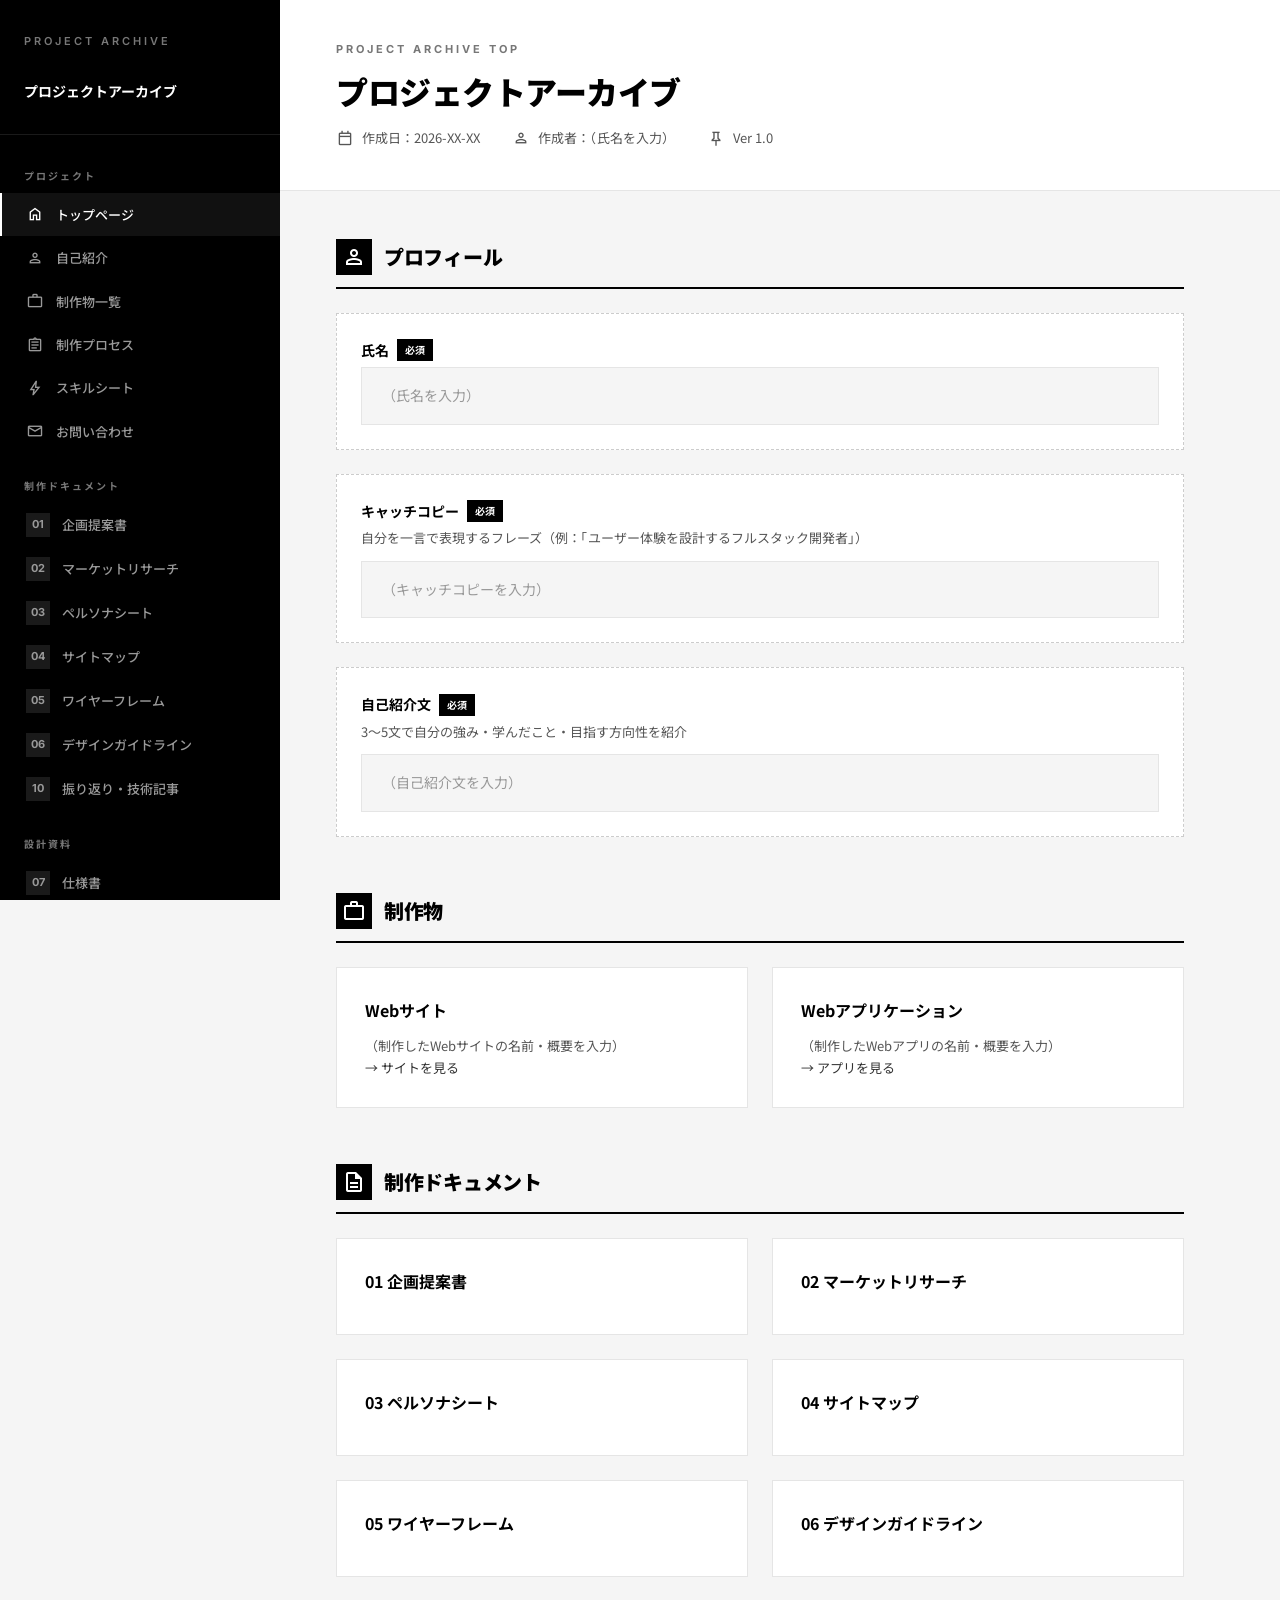
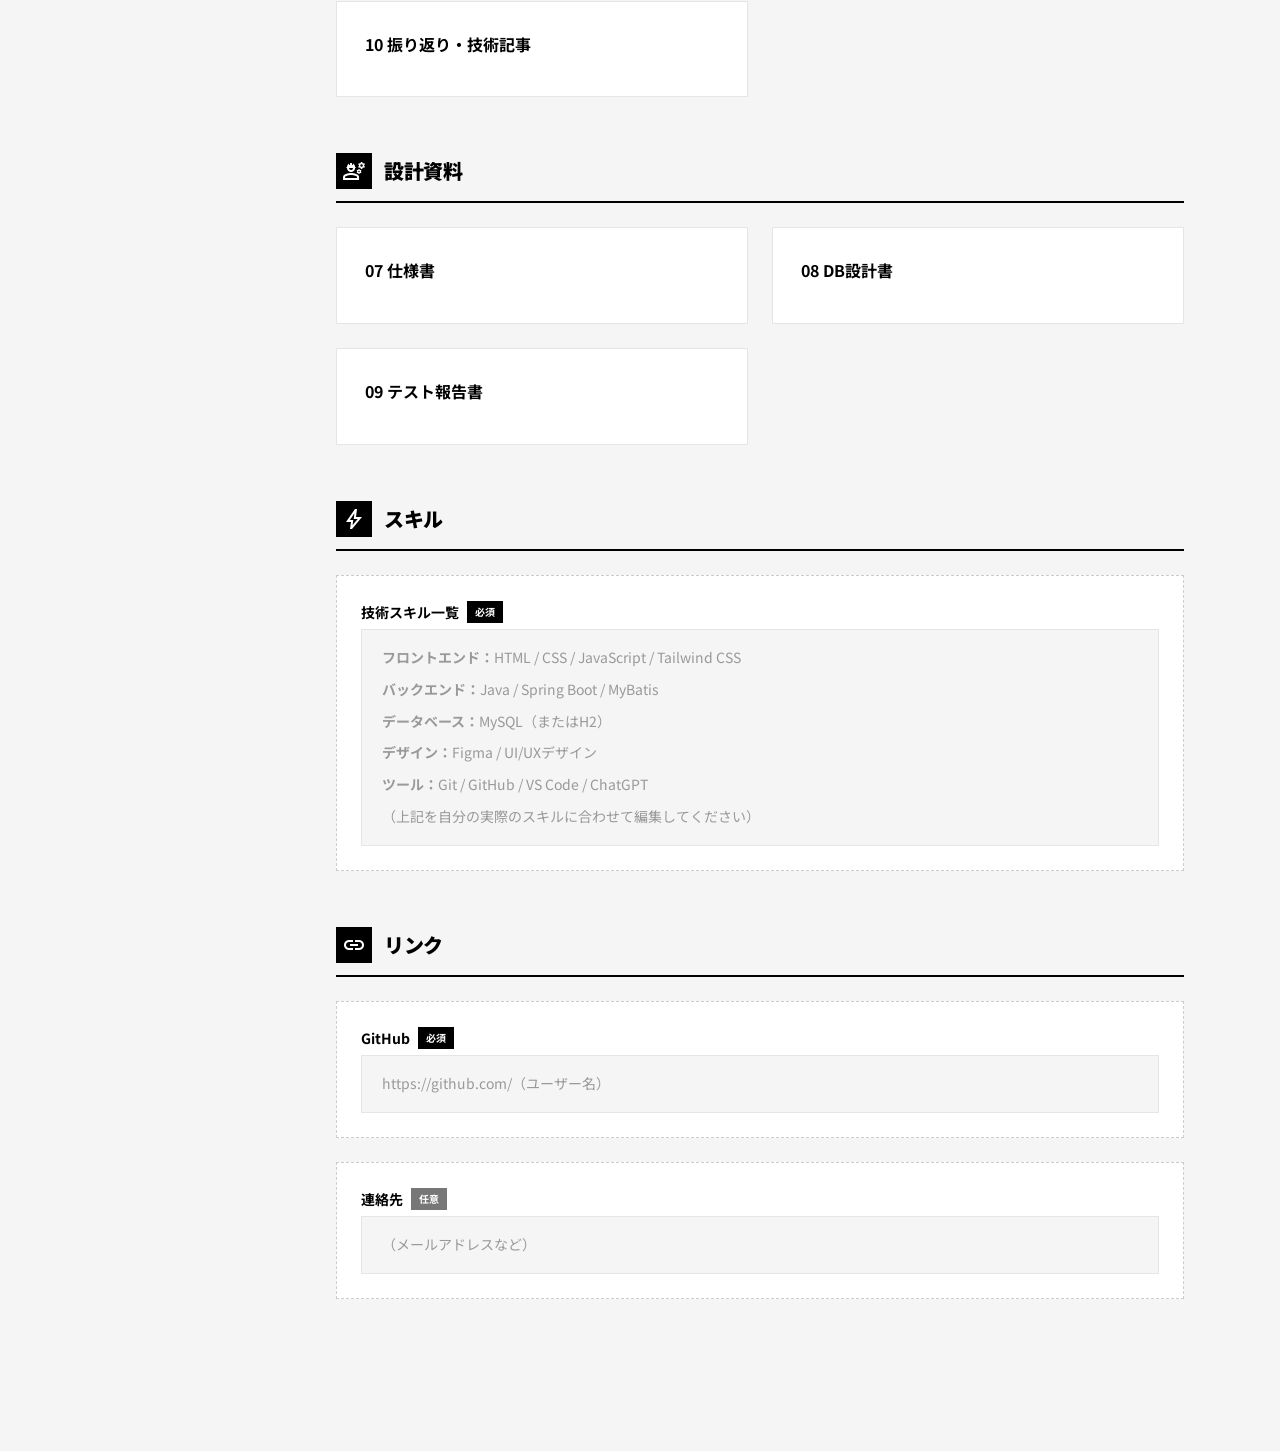
==== index.html @ d0532e02 "フォルダ構成修正・抽選一覧画面更新" ====
<!DOCTYPE html>
<html lang="ja">

<head>
  <meta charset="UTF-8">
  <meta name="viewport" content="width=device-width, initial-scale=1.0">
  <title>プロジェクトアーカイブ - プロジェクトアーカイブ</title>
  <link rel="stylesheet"
    href="https://fonts.googleapis.com/css2?family=Material+Symbols+Outlined:opsz,wght,FILL,GRAD@20..48,100..700,0..1,-50..200">
  <link rel="stylesheet" href="css/style.css">
</head>

<body>
  <button class="hamburger" aria-label="メニュー">
    <span></span><span></span><span></span>
  </button>

  <div class="page-wrapper">
    <aside class="sidebar" data-nav-level="root"></aside>

    <main class="main-content">
      <header class="doc-header">
        <div class="doc-category">PROJECT ARCHIVE TOP</div>
        <h1 class="doc-title">プロジェクトアーカイブ</h1>
        <div class="doc-meta">
          <span><span class="material-symbols-outlined icon-sm">calendar_today</span> 作成日：2026-XX-XX</span>
          <span><span class="material-symbols-outlined icon-sm">person</span> 作成者：（氏名を入力）</span>
          <span><span class="material-symbols-outlined icon-sm">push_pin</span> Ver 1.0</span>
        </div>
      </header>

      <div class="doc-body">

        <section class="section">
          <h2 class="section-title"><span class="section-icon"><span
                class="material-symbols-outlined">person</span></span> プロフィール</h2>

          <div class="fill-block">
            <div class="fill-label">氏名 <span class="required">必須</span></div>
            <div class="fill-content">
              <p>（氏名を入力）</p>
            </div>
          </div>

          <div class="fill-block">
            <div class="fill-label">キャッチコピー <span class="required">必須</span></div>
            <div class="fill-hint">自分を一言で表現するフレーズ（例：「ユーザー体験を設計するフルスタック開発者」）</div>
            <div class="fill-content">
              <p>（キャッチコピーを入力）</p>
            </div>
          </div>

          <div class="fill-block">
            <div class="fill-label">自己紹介文 <span class="required">必須</span></div>
            <div class="fill-hint">3〜5文で自分の強み・学んだこと・目指す方向性を紹介</div>
            <div class="fill-content">
              <p>（自己紹介文を入力）</p>
            </div>
          </div>
        </section>

        <section class="section">
          <h2 class="section-title"><span class="section-icon"><span
                class="material-symbols-outlined">work</span></span> 制作物</h2>

          <div class="card-grid">
            <div class="card">
              <div class="card-title">Webサイト</div>
              <div class="card-text">
                （制作したWebサイトの名前・概要を入力）<br>
                <a href="#">→ サイトを見る</a>
              </div>
            </div>
            <div class="card">
              <div class="card-title">Webアプリケーション</div>
              <div class="card-text">
                （制作したWebアプリの名前・概要を入力）<br>
                <a href="#">→ アプリを見る</a>
              </div>
            </div>
          </div>
        </section>

        <section class="section">
          <h2 class="section-title"><span class="section-icon"><span
                class="material-symbols-outlined">description</span></span> 制作ドキュメント</h2>
          <div class="card-grid">
            <div class="card"><a href="./docs/01-proposal.html">
                <div class="card-title">01 企画提案書</div>
              </a></div>
            <div class="card"><a href="./docs/02-market-research.html">
                <div class="card-title">02 マーケットリサーチ</div>
              </a></div>
            <div class="card"><a href="./docs/03-persona.html">
                <div class="card-title">03 ペルソナシート</div>
              </a></div>
            <div class="card"><a href="./docs/04-sitemap.html">
                <div class="card-title">04 サイトマップ</div>
              </a></div>
            <div class="card"><a href="./docs/05-wireframe.html">
                <div class="card-title">05 ワイヤーフレーム</div>
              </a></div>
            <div class="card"><a href="./docs/06-design-guide.html">
                <div class="card-title">06 デザインガイドライン</div>
              </a></div>
            <div class="card"><a href="./docs/10-retrospective.html">
                <div class="card-title">10 振り返り・技術記事</div>
              </a></div>
          </div>
        </section>

        <section class="section">
          <h2 class="section-title"><span class="section-icon"><span
                class="material-symbols-outlined">engineering</span></span> 設計資料</h2>
          <div class="card-grid">
            <div class="card"><a href="./docs/07-specification.html">
                <div class="card-title">07 仕様書</div>
              </a></div>
            <div class="card"><a href="./docs/08-db-design.html">
                <div class="card-title">08 DB設計書</div>
              </a></div>
            <div class="card"><a href="./docs/09-test-report.html">
                <div class="card-title">09 テスト報告書</div>
              </a></div>
          </div>
        </section>

        <section class="section">
          <h2 class="section-title"><span class="section-icon"><span
                class="material-symbols-outlined">bolt</span></span> スキル</h2>

          <div class="fill-block">
            <div class="fill-label">技術スキル一覧 <span class="required">必須</span></div>
            <div class="fill-content">
              <p><strong>フロントエンド：</strong>HTML / CSS / JavaScript / Tailwind CSS</p>
              <p><strong>バックエンド：</strong>Java / Spring Boot / MyBatis</p>
              <p><strong>データベース：</strong>MySQL（またはH2）</p>
              <p><strong>デザイン：</strong>Figma / UI/UXデザイン</p>
              <p><strong>ツール：</strong>Git / GitHub / VS Code / ChatGPT</p>
              <p>（上記を自分の実際のスキルに合わせて編集してください）</p>
            </div>
          </div>
        </section>

        <section class="section">
          <h2 class="section-title"><span class="section-icon"><span
                class="material-symbols-outlined">link</span></span> リンク</h2>

          <div class="fill-block">
            <div class="fill-label">GitHub <span class="required">必須</span></div>
            <div class="fill-content">
              <p>https://github.com/（ユーザー名）</p>
            </div>
          </div>

          <div class="fill-block">
            <div class="fill-label">連絡先 <span class="optional">任意</span></div>
            <div class="fill-content">
              <p>（メールアドレスなど）</p>
            </div>
          </div>
        </section>

      </div>
    </main>
  </div>

  <script src="js/main.js"></script>
</body>

</html>
---- css/style.css ----
/* ============================================================
    プロジェクトアーカイブテンプレート 共通CSS
    Modern Simple Design - Black, White, Gray
   ============================================================ */

@import url('https://fonts.googleapis.com/css2?family=Noto+Sans+JP:wght@300;400;500;700;900&family=Inter:wght@400;500;600;700;800&display=swap');

/* --- CSS Variables --- */
:root {
  --black: #000000;
  --gray-900: #111111;
  --gray-800: #1a1a1a;
  --gray-700: #333333;
  --gray-600: #555555;
  --gray-500: #777777;
  --gray-400: #999999;
  --gray-300: #cccccc;
  --gray-200: #e5e5e5;
  --gray-100: #f5f5f5;
  --white: #ffffff;
  --text: var(--gray-900);
  --text-light: var(--gray-600);
  --text-muted: var(--gray-400);
  --bg: var(--white);
  --bg-gray: var(--gray-100);
  --border: var(--gray-200);
  --border-dark: var(--gray-300);
  --font-ja: 'Noto Sans JP', sans-serif;
  --font-en: 'Inter', sans-serif;
  --sidebar-width: 280px;
}

/* --- Reset & Base --- */
*,
*::before,
*::after {
  box-sizing: border-box;
  margin: 0;
  padding: 0;
}

html {
  font-size: 16px;
  scroll-behavior: smooth;
}

body {
  font-family: var(--font-ja);
  color: var(--text);
  background: var(--bg-gray);
  line-height: 1.8;
  -webkit-font-smoothing: antialiased;
}

img {
  max-width: 100%;
  height: auto;
}

a {
  color: var(--gray-700);
  text-decoration: none;
  transition: color 0.2s;
}

a:hover {
  color: var(--black);
}

/* --- Layout --- */
.page-wrapper {
  display: flex;
  min-height: 100vh;
}

/* --- Sidebar --- */
.sidebar {
  position: fixed;
  top: 0;
  left: 0;
  width: var(--sidebar-width);
  height: 100vh;
  background: var(--black);
  color: var(--white);
  overflow-y: auto;
  z-index: 100;
  display: flex;
  flex-direction: column;
}

.sidebar-header {
  padding: 32px 24px;
  border-bottom: 1px solid var(--gray-800);
}

.sidebar-header .logo {
  font-family: var(--font-en);
  font-size: 11px;
  font-weight: 600;
  letter-spacing: 3px;
  text-transform: uppercase;
  color: var(--gray-500);
  margin-bottom: 8px;
}

.sidebar-header .project-name {
  font-size: 14px;
  font-weight: 700;
  line-height: 1.5;
  color: var(--white);
}

.sidebar-nav {
  flex: 1;
  padding: 24px 0;
}

.sidebar-nav .nav-group {
  margin-bottom: 16px;
}

.sidebar-nav .nav-group-title {
  font-size: 10px;
  font-weight: 700;
  letter-spacing: 2px;
  text-transform: uppercase;
  color: var(--gray-500);
  padding: 8px 24px 8px;
}

.sidebar-nav a {
  display: flex;
  align-items: center;
  gap: 12px;
  padding: 10px 24px;
  color: var(--gray-400);
  font-size: 13px;
  font-weight: 500;
  transition: all 0.15s;
  border-left: 2px solid transparent;
}

.sidebar-nav a:hover {
  color: var(--white);
  background: var(--gray-900);
}

.sidebar-nav a.active {
  color: var(--white);
  background: var(--gray-900);
  border-left-color: var(--white);
}

.sidebar-nav .nav-number {
  display: inline-flex;
  align-items: center;
  justify-content: center;
  width: 24px;
  height: 24px;
  background: var(--gray-800);
  font-family: var(--font-en);
  font-size: 11px;
  font-weight: 700;
  flex-shrink: 0;
}

.sidebar-footer {
  padding: 20px 24px;
  border-top: 1px solid var(--gray-800);
  font-size: 11px;
  color: var(--gray-600);
}

/* --- Main Content --- */
.main-content {
  flex: 1;
  margin-left: var(--sidebar-width);
  min-width: 0;
}

/* --- Document Header --- */
.doc-header {
  background: var(--white);
  border-bottom: 1px solid var(--border);
  padding: 40px 56px;
}

.doc-header .doc-category {
  font-family: var(--font-en);
  font-size: 11px;
  font-weight: 700;
  letter-spacing: 3px;
  text-transform: uppercase;
  color: var(--gray-500);
  margin-bottom: 12px;
}

.doc-header .doc-title {
  font-size: 32px;
  font-weight: 900;
  line-height: 1.2;
  color: var(--black);
  margin-bottom: 16px;
  letter-spacing: -0.5px;
}

.doc-header .doc-meta {
  display: flex;
  gap: 32px;
  font-size: 13px;
  color: var(--text-light);
}

.doc-header .doc-meta span {
  display: flex;
  align-items: center;
  gap: 8px;
}

/* --- Document Body --- */
.doc-body {
  padding: 48px 56px 96px;
  max-width: 960px;
}

/* --- Section --- */
.section {
  margin-bottom: 56px;
}

.section-title {
  font-size: 20px;
  font-weight: 900;
  color: var(--black);
  margin-bottom: 24px;
  padding-bottom: 12px;
  border-bottom: 2px solid var(--black);
  display: flex;
  align-items: center;
  gap: 12px;
  letter-spacing: -0.3px;
}

.section-title .section-icon {
  display: inline-flex;
  align-items: center;
  justify-content: center;
  width: 36px;
  height: 36px;
  background: var(--black);
  color: var(--white);
  font-size: 16px;
  flex-shrink: 0;
}

.subsection {
  margin-bottom: 36px;
}

.subsection-title {
  font-size: 16px;
  font-weight: 700;
  color: var(--text);
  margin-bottom: 16px;
  padding-left: 16px;
  border-left: 3px solid var(--black);
}

/* --- Fill Block (Template Input Area) --- */
.fill-block {
  background: var(--white);
  border: 1px dashed var(--gray-300);
  padding: 24px;
  margin-bottom: 24px;
  transition: border-color 0.2s;
}

.fill-block:hover {
  border-color: var(--gray-500);
}

.fill-block.completed {
  border-style: solid;
  border-color: var(--gray-700);
  background: var(--gray-100);
}

.fill-label {
  font-size: 14px;
  font-weight: 700;
  color: var(--black);
  margin-bottom: 4px;
  display: flex;
  align-items: center;
  gap: 8px;
}

.fill-label .required {
  font-size: 10px;
  font-weight: 700;
  color: var(--white);
  background: var(--black);
  padding: 2px 8px;
}

.fill-label .optional {
  font-size: 10px;
  font-weight: 700;
  color: var(--white);
  background: var(--gray-500);
  padding: 2px 8px;
}

.fill-hint {
  font-size: 13px;
  color: var(--text-light);
  margin-bottom: 12px;
  line-height: 1.6;
}

.fill-content {
  background: var(--gray-100);
  border: 1px solid var(--border);
  padding: 16px 20px;
  min-height: 48px;
  font-size: 14px;
  line-height: 1.7;
  color: var(--text-muted);
}

.fill-content p {
  margin-bottom: 8px;
}

.fill-content p:last-child {
  margin-bottom: 0;
}

.ascii-diagram {
  overflow-x: auto;
}

.ascii-diagram pre {
  font-family: 'Courier New', Courier, monospace;
  white-space: pre;
  font-size: 13px;
  line-height: 1.4;
  margin: 0;
  overflow-x: auto;
}

.code-block {
  overflow-x: auto;
}

.code-block pre {
  font-family: 'Courier New', Courier, monospace;
  white-space: pre;
  font-size: 13px;
  line-height: 1.6;
  margin: 0;
  overflow-x: auto;
}

.code-block .comment {
  color: #6a9955;
}

.code-block .keyword {
  color: #569cd6;
  font-weight: bold;
}

/* --- Prompt Box (Gemini Style) --- */
.prompt-box {
  background: linear-gradient(135deg, #4285F4 0%, #9B72CB 50%, #D96570 100%);
  border: none;
  padding: 24px;
  margin-top: 16px;
  font-size: 13px;
  color: white;
}

.prompt-box .prompt-title {
  font-weight: 700;
  color: white;
  margin-bottom: 12px;
  display: flex;
  align-items: center;
  gap: 8px;
  font-size: 12px;
  letter-spacing: 1px;
  text-transform: uppercase;
}

.prompt-box .prompt-text {
  background: rgba(0, 0, 0, 0.35);
  border: none;
  padding: 18px 20px;
  font-size: 13px;
  color: white;
  line-height: 1.8;
  white-space: pre-wrap;
  margin-top: 8px;
  cursor: pointer;
  transition: background 0.2s;
}

.prompt-box .prompt-text:hover {
  background: rgba(0, 0, 0, 0.45);
}

.prompt-box .prompt-note {
  font-size: 12px;
  color: rgba(255, 255, 255, 0.8);
  margin-top: 12px;
}

/* --- Table --- */
.doc-table {
  width: 100%;
  border-collapse: collapse;
  font-size: 14px;
  margin-bottom: 24px;
  background: var(--white);
  border: 1px solid var(--border);
}

.doc-table thead th {
  background: var(--black);
  color: var(--white);
  font-weight: 700;
  padding: 14px 20px;
  text-align: left;
  font-size: 13px;
}

.doc-table tbody td {
  padding: 14px 20px;
  border-bottom: 1px solid var(--border);
  vertical-align: top;
}

.doc-table tbody tr:last-child td {
  border-bottom: none;
}

.doc-table tbody tr:hover {
  background: var(--gray-100);
}

/* template row */
.doc-table .template-row td {
  color: var(--text-muted);
  font-style: italic;
}

/* --- Status Badge --- */
.badge {
  display: inline-flex;
  align-items: center;
  padding: 4px 12px;
  font-size: 11px;
  font-weight: 700;
}

.badge-must {
  background: var(--black);
  color: var(--white);
}

.badge-should {
  background: var(--gray-600);
  color: var(--white);
}

.badge-could {
  background: var(--gray-300);
  color: var(--gray-700);
}

/* --- Card Grid --- */
.card-grid {
  display: grid;
  grid-template-columns: repeat(auto-fill, minmax(280px, 1fr));
  gap: 24px;
  margin-bottom: 24px;
}

.card {
  background: var(--white);
  border: 1px solid var(--border);
  padding: 28px;
  transition: border-color 0.2s, transform 0.2s;
}

.card:hover {
  border-color: var(--gray-500);
  transform: translateY(-2px);
}

.card-title {
  font-size: 16px;
  font-weight: 700;
  color: var(--black);
  margin-bottom: 10px;
}

.card-text {
  font-size: 13px;
  color: var(--text-light);
  line-height: 1.7;
}

/* --- Info Box --- */
.info-box {
  padding: 20px 24px;
  margin-bottom: 24px;
  font-size: 14px;
  border-left: 3px solid var(--black);
  background: var(--gray-100);
}

.info-box.info {
  border-left-color: var(--gray-700);
}

.info-box.success {
  border-left-color: var(--gray-500);
  background: var(--gray-100);
}

.info-box.warning {
  border-left-color: var(--gray-400);
  background: var(--gray-100);
}

.info-box.danger {
  border-left-color: var(--black);
  background: var(--gray-100);
}

.info-box strong {
  display: block;
  margin-bottom: 6px;
}

/* --- External Link Box (fill-block style) --- */
.external-link-box {
  background: var(--white);
  border: 1px dashed var(--gray-300);
  padding: 24px;
  margin-bottom: 24px;
  transition: border-color 0.2s;
}

.external-link-box:hover {
  border-color: var(--gray-500);
}

.external-link-box .external-link-box-title {
  font-size: 14px;
  font-weight: 700;
  color: var(--black);
  margin-bottom: 4px;
  display: flex;
  align-items: center;
  gap: 8px;
}

.external-link-box .external-link-box-title .material-symbols-outlined {
  font-size: 18px;
  color: var(--gray-500);
}

.external-link-box .external-link-box-desc {
  font-size: 13px;
  color: var(--text-light);
  margin-bottom: 12px;
  line-height: 1.6;
}

.external-link-box .external-link-input {
  display: inline-flex;
  align-items: stretch;
}

.external-link-box .external-link-input input {
  font-size: 13px;
  color: var(--text-muted);
  font-family: var(--font-en);
  background: var(--gray-100);
  border: 1px solid var(--border);
  padding: 0 14px;
  height: 40px;
  min-width: 280px;
  outline: none;
}

.external-link-box .external-link-input input:focus {
  border-color: var(--gray-400);
}

.external-link-box .link-btn {
  display: inline-flex;
  align-items: center;
  gap: 6px;
  background: var(--black);
  color: var(--white);
  padding: 0 16px;
  height: 40px;
  font-size: 13px;
  font-weight: 600;
  text-decoration: none;
  transition: background 0.2s;
  white-space: nowrap;
  margin-left: -1px;
}

.external-link-box .link-btn:hover {
  background: var(--gray-700);
  color: var(--white);
}

.external-link-box .link-btn .material-symbols-outlined {
  font-size: 16px;
}

/* --- Flow Chart --- */
.flow-chart {
  display: flex;
  align-items: center;
  gap: 12px;
  flex-wrap: wrap;
  margin-bottom: 24px;
}

.flow-step {
  background: var(--black);
  color: var(--white);
  padding: 10px 24px;
  font-size: 13px;
  font-weight: 700;
  white-space: nowrap;
}

.flow-arrow {
  color: var(--gray-400);
  font-size: 18px;
}

/* --- Progress --- */
.progress-bar {
  display: flex;
  gap: 4px;
  margin-bottom: 28px;
}

.progress-step {
  flex: 1;
  height: 4px;
  background: var(--gray-200);
}

.progress-step.done {
  background: var(--black);
}

.progress-step.current {
  background: var(--gray-500);
}

/* --- TOC (Table of Contents) --- */
.toc {
  background: var(--white);
  border: 1px solid var(--border);
  padding: 28px;
  margin-bottom: 36px;
}

.toc-title {
  font-size: 14px;
  font-weight: 700;
  color: var(--black);
  margin-bottom: 16px;
}

.toc-list {
  list-style: none;
  counter-reset: toc-counter;
}

.toc-list li {
  counter-increment: toc-counter;
}

.toc-list li a {
  display: flex;
  align-items: center;
  gap: 12px;
  padding: 8px 0;
  color: var(--text);
  font-size: 14px;
  border-bottom: 1px solid var(--gray-100);
  transition: color 0.2s;
}

.toc-list li a:hover {
  color: var(--black);
}

.toc-list li a::before {
  content: counter(toc-counter, decimal-leading-zero);
  font-family: var(--font-en);
  font-size: 12px;
  font-weight: 700;
  color: var(--gray-500);
  width: 28px;
  flex-shrink: 0;
}

/* --- Hamburger (mobile) --- */
.hamburger {
  display: none;
  position: fixed;
  top: 16px;
  left: 16px;
  z-index: 200;
  width: 48px;
  height: 48px;
  background: var(--black);
  border: none;
  cursor: pointer;
  flex-direction: column;
  align-items: center;
  justify-content: center;
  gap: 6px;
}

.hamburger span {
  display: block;
  width: 20px;
  height: 2px;
  background: var(--white);
  transition: all 0.3s;
}

/* --- Icon --- */
.icon-sm {
  font-size: 18px;
}

/* --- Responsive --- */
@media (max-width: 1024px) {
  :root {
    --sidebar-width: 260px;
  }

  .doc-header,
  .doc-body {
    padding-left: 36px;
    padding-right: 36px;
  }
}

@media (max-width: 768px) {
  .hamburger {
    display: flex;
  }

  .sidebar {
    transform: translateX(-100%);
    transition: transform 0.3s;
  }

  .sidebar.open {
    transform: translateX(0);
  }

  .main-content {
    margin-left: 0;
  }

  .doc-header {
    padding: 28px 24px;
    padding-top: 80px;
  }

  .doc-header .doc-title {
    font-size: 24px;
  }

  .doc-body {
    padding: 28px 24px 72px;
  }

  .doc-header .doc-meta {
    flex-direction: column;
    gap: 6px;
  }

  .card-grid {
    grid-template-columns: 1fr;
  }

  .flow-chart {
    flex-direction: column;
    align-items: flex-start;
  }

  .flow-arrow {
    transform: rotate(90deg);
  }
}

/* --- Print --- */
@media print {

  .sidebar,
  .hamburger {
    display: none !important;
  }

  .main-content {
    margin-left: 0 !important;
  }

  .prompt-box {
    break-inside: avoid;
  }

  .fill-block {
    break-inside: avoid;
    border-style: solid;
  }

  .doc-header {
    border-bottom: 2px solid #000;
  }
}

/* Card Catch */
.card-catch {
  background: #f5f7fb;
  padding: 40px;
}

.card-catch h1 {
  margin-bottom: 12px;
  font-size: 32px;
}

.card-catch>a {
  display: inline-block;
  margin-bottom: 16px;
  padding: 10px 16px;
  background: #111111;
  color: #ffffff;
  text-decoration: none;
  border-radius: 8px;
}

.card-catch table {
  width: 100%;
  max-width: 720px;
  border-collapse: collapse;
  background: #ffffff;
}

.card-catch th,
.card-catch td {
  padding: 14px 16px;
  border: 1px solid #dddddd;
  text-align: left;
}

.card-catch td:nth-child(3) {
  font-weight: bold;
  color: #2563eb;
}

.card-catch td a {
  color: #111111;
  font-weight: bold;
  text-decoration: none;
}

.card-catch td a:hover {
  text-decoration: underline;
}

.card-catch table {
  border-radius: 10px;
  overflow: hidden;
}

.card-catch th {
  background: #f0f2f5;
}
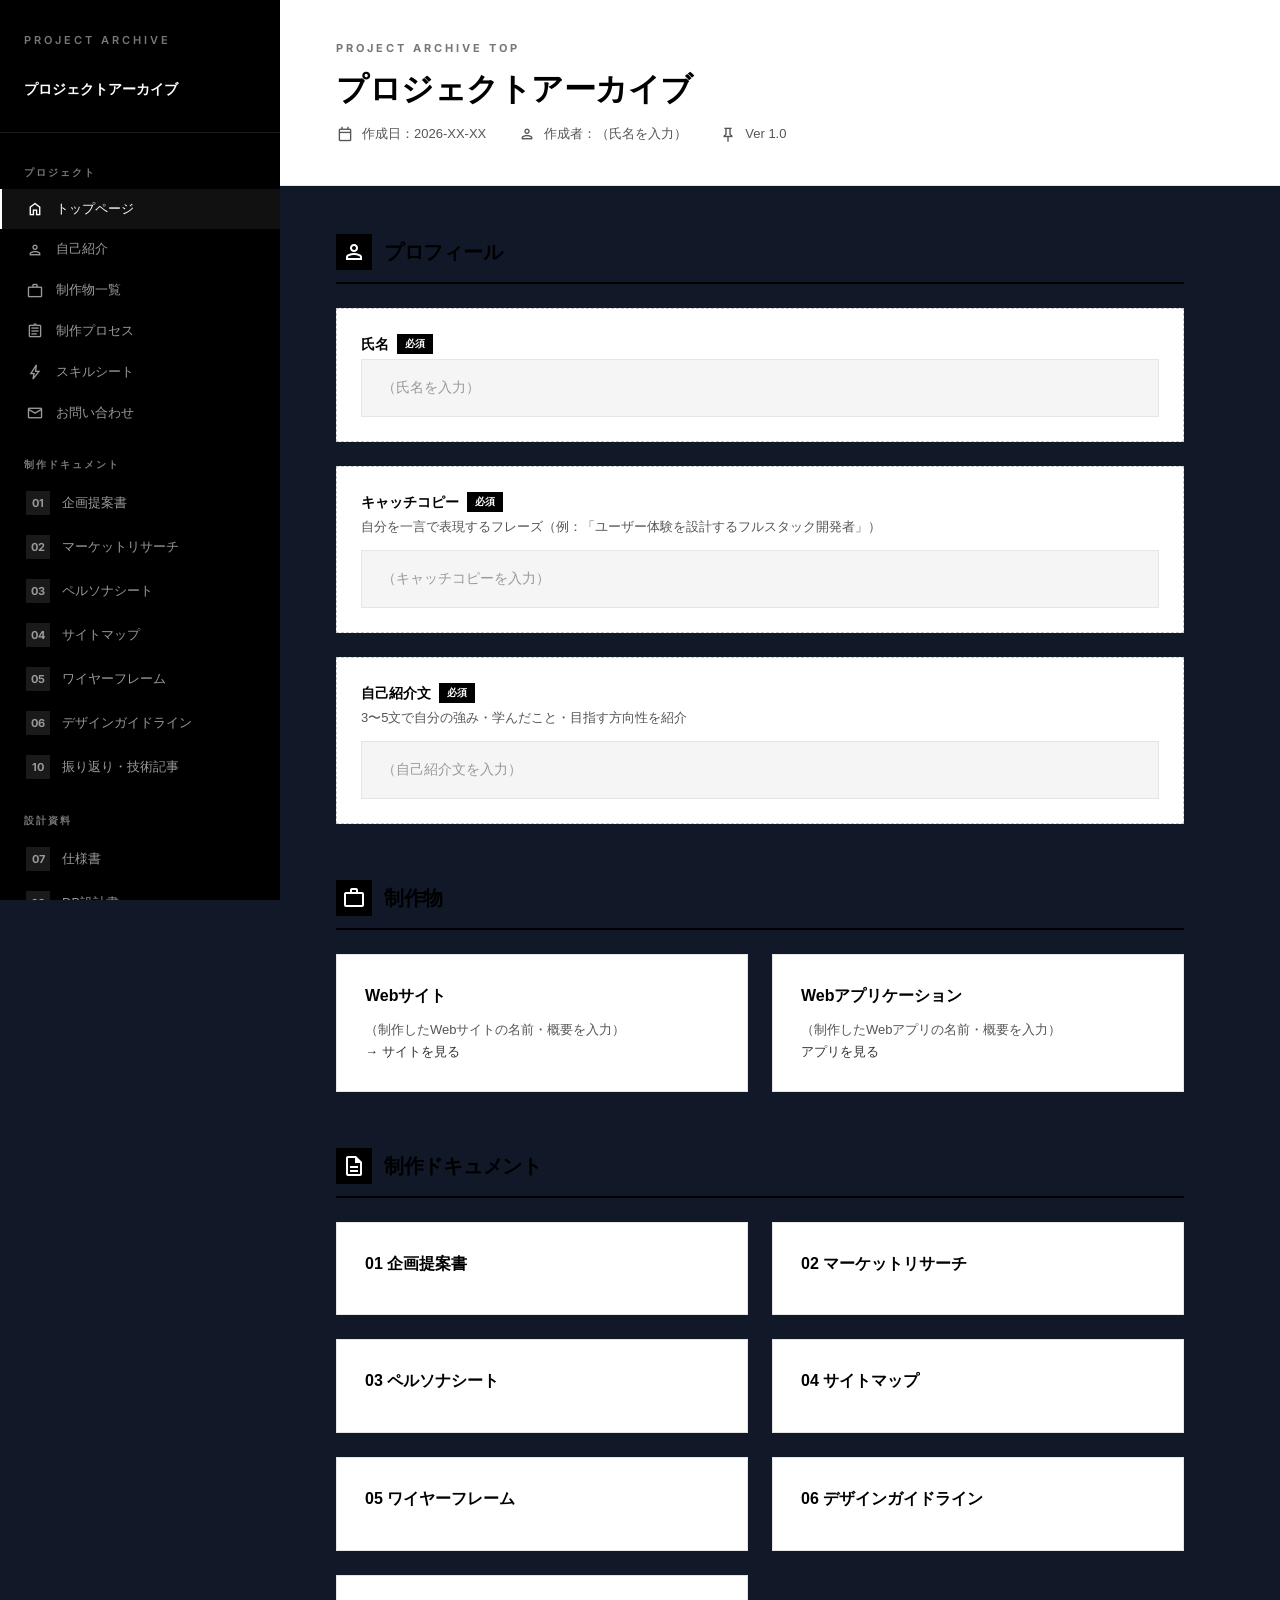
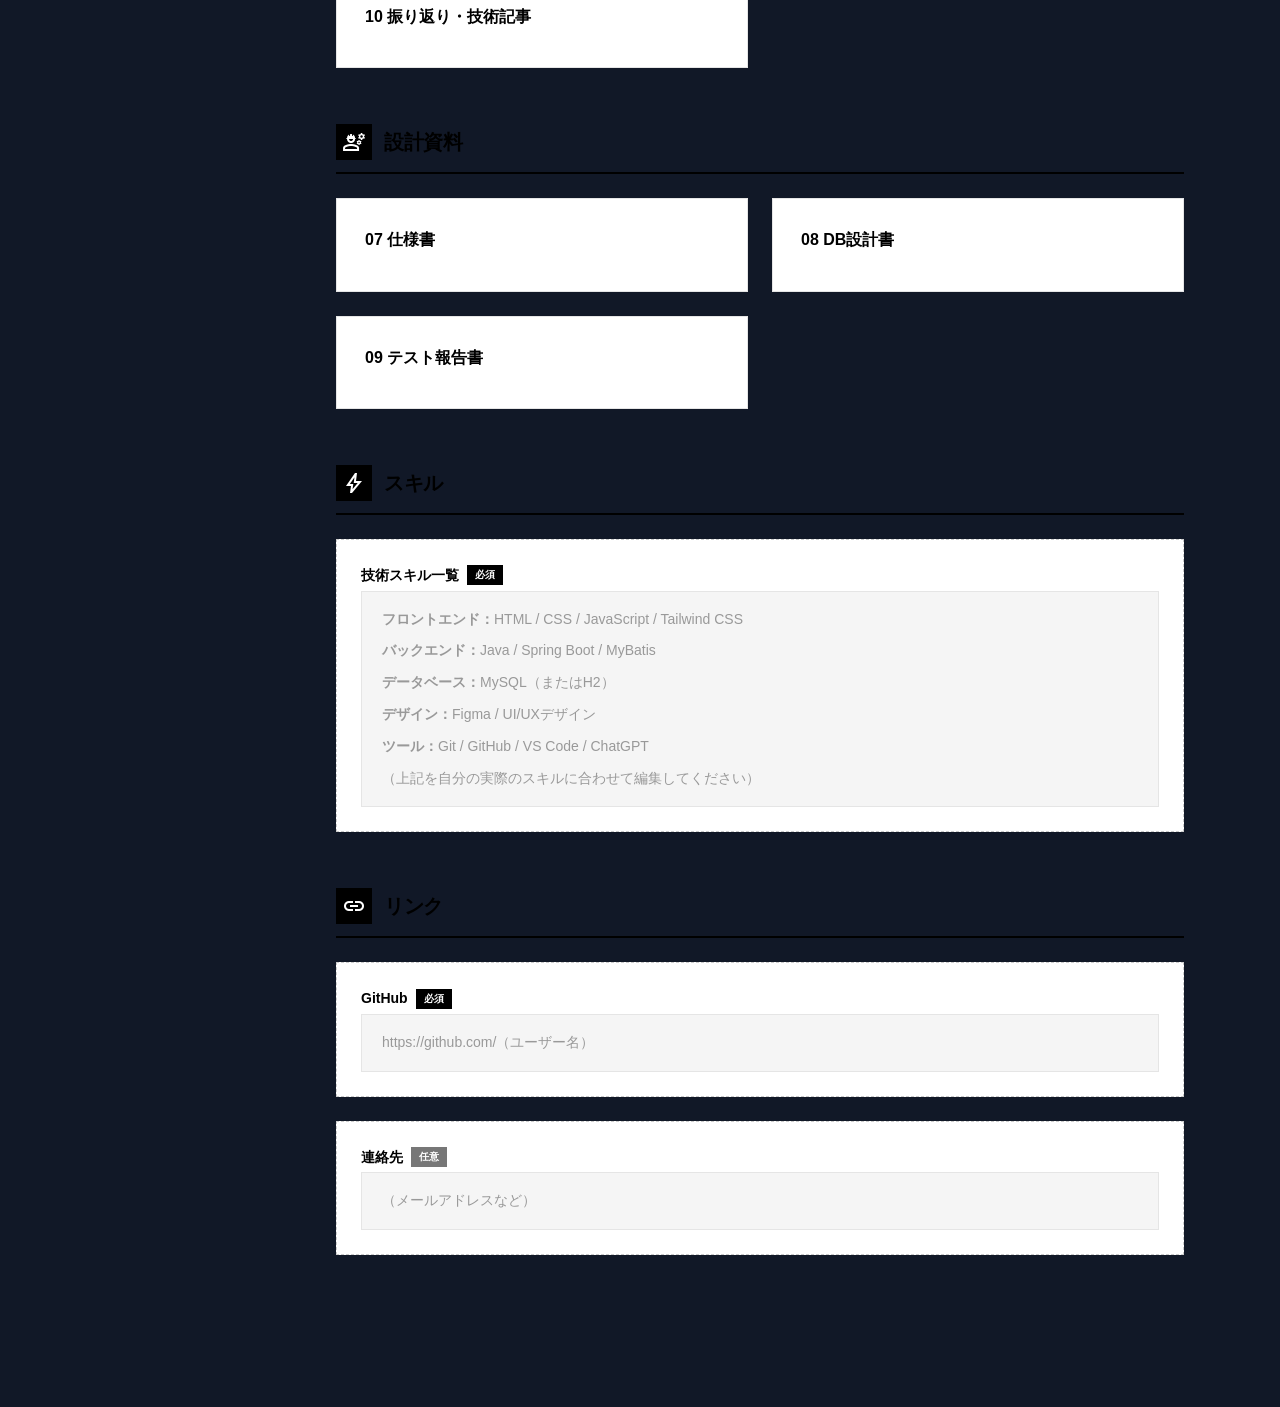
==== commit f0224edd: "抽選一覧の詳細ボタンの文字色を修正" ====
--- a/index.html
+++ b/index.html
@@ -75,10 +75,9 @@
               <div class="card-title">Webアプリケーション</div>
               <div class="card-text">
                 （制作したWebアプリの名前・概要を入力）<br>
-                <a href="#">→ アプリを見る</a>
+                <a href="app/dashboard.html">アプリを見る</a>
               </div>
             </div>
-          </div>
         </section>
 
         <section class="section">
--- a/css/style.css
+++ b/css/style.css
@@ -880,8 +880,7 @@
 }
 
 .card-catch td a {
-  color: #111111;
-  font-weight: bold;
+  color: #ffffff;
   text-decoration: none;
 }
 
@@ -896,4 +895,507 @@
 
 .card-catch th {
   background: #f0f2f5;
+}
+
+.card-catch form {
+  max-width: 520px;
+  background: #ffffff;
+  padding: 24px;
+  border-radius: 16px;
+}
+
+.card-catch form p {
+  margin-bottom: 16px;
+}
+
+.card-catch input,
+.card-catch select {
+  width: 100%;
+  max-width: 360px;
+  padding: 10px 12px;
+  margin-top: 6px;
+  border: 1px solid #ccc;
+  border-radius: 8px;
+  font-size: 16px;
+}
+
+.card-catch button {
+  padding: 10px 18px;
+  background: #111111;
+  color: #ffffff;
+  border: none;
+  border-radius: 8px;
+  font-size: 16px;
+  cursor: pointer;
+}
+
+.lottery-detail-card {
+  max-width: 520px;
+  background: #ffffff;
+  padding: 24px;
+  border-radius: 16px;
+  margin-bottom: 20px;
+}
+
+.lottery-detail-card p {
+  margin-bottom: 18px;
+  line-height: 1.7;
+}
+
+.card-catch input[type="checkbox"] {
+  width: auto;
+  margin: 0 8px 0 0;
+}
+
+.card-catch form label {
+  display: inline-flex;
+  align-items: center;
+}
+
+
+/* ===== Card Catch 共通デザイン ===== */
+
+body.card-catch {
+  margin: 0;
+  min-height: 100vh;
+  padding: 48px;
+  box-sizing: border-box;
+  background: #f4f6f9;
+  color: #222;
+  font-family: Arial, "Hiragino Kaku Gothic ProN", "Yu Gothic", sans-serif;
+}
+
+.card-catch .card-catch-header {
+  max-width: 900px;
+  margin-bottom: 36px;
+  padding: 28px 32px;
+  background: #111;
+  color: #fff;
+  border-radius: 18px;
+}
+
+.card-catch .card-catch-header h1 {
+  margin: 0 0 8px;
+  font-size: 38px;
+  letter-spacing: 1px;
+}
+
+.card-catch .card-catch-header p {
+  margin: 0;
+  color: #d9d9d9;
+}
+
+.card-catch h2 {
+  margin: 0 0 22px;
+  font-size: 28px;
+}
+
+/* ボタン */
+.card-catch a,
+.card-catch button {
+  display: inline-block;
+  padding: 11px 18px;
+  margin: 4px 8px 12px 0;
+  border: none;
+  border-radius: 10px;
+  background: #111;
+  color: #fff;
+  text-decoration: none;
+  font-size: 15px;
+  font-weight: bold;
+  cursor: pointer;
+}
+
+.card-catch a:hover,
+.card-catch button:hover {
+  opacity: 0.75;
+}
+
+/* 一覧 */
+.card-catch table {
+  width: 100%;
+  max-width: 900px;
+  margin-top: 18px;
+  border-collapse: collapse;
+  background: #fff;
+  border-radius: 16px;
+  overflow: hidden;
+  box-shadow: 0 8px 24px rgba(0, 0, 0, 0.06);
+}
+
+.card-catch th,
+.card-catch td {
+  padding: 18px;
+  border-bottom: 1px solid #e5e5e5;
+  text-align: left;
+}
+
+.card-catch th {
+  background: #eef1f5;
+  font-weight: bold;
+}
+
+.card-catch tbody tr:hover {
+  background: #fafafa;
+}
+
+/* 登録・編集 */
+.card-catch form {
+  max-width: 520px;
+  padding: 32px;
+  background: #fff;
+  border-radius: 18px;
+  box-shadow: 0 8px 24px rgba(0, 0, 0, 0.06);
+}
+
+.card-catch form p {
+  margin: 0 0 20px;
+}
+
+.card-catch label,
+.card-catch strong {
+  font-weight: bold;
+}
+
+.card-catch input[type="text"],
+.card-catch input[type="date"],
+.card-catch select {
+  width: 100%;
+  box-sizing: border-box;
+  padding: 13px 14px;
+  margin-top: 7px;
+  border: 1px solid #ccc;
+  border-radius: 10px;
+  font-size: 16px;
+  background: #fff;
+}
+
+/* チェックボックス */
+.card-catch .product-condition {
+  margin-top: 8px;
+  margin-bottom: 18px;
+}
+
+.card-catch .product-condition label {
+  display: flex;
+  align-items: center;
+  gap: 8px;
+  margin: 10px 0;
+  font-weight: normal;
+}
+
+.card-catch .product-condition input[type="checkbox"] {
+  width: auto;
+  margin: 0;
+}
+
+/* 詳細 */
+.card-catch .lottery-detail-card {
+  max-width: 520px;
+  padding: 32px;
+  margin-bottom: 20px;
+  background: #fff;
+  border-radius: 18px;
+  box-shadow: 0 8px 24px rgba(0, 0, 0, 0.06);
+}
+
+.card-catch .lottery-detail-card p {
+  margin: 0 0 20px;
+  line-height: 1.7;
+}
+
+.card-catch .lottery-detail-card strong {
+  display: inline-block;
+  margin-bottom: 4px;
+}
+
+/* スマホ */
+@media (max-width: 700px) {
+  body.card-catch {
+    padding: 24px 16px;
+  }
+
+  .card-catch .card-catch-header {
+    padding: 22px;
+  }
+
+  .card-catch .card-catch-header h1 {
+    font-size: 30px;
+  }
+
+  .card-catch table {
+    font-size: 14px;
+  }
+
+  .card-catch th,
+  .card-catch td {
+    padding: 10px;
+  }
+}
+}
+
+/* Card Catch ヘッダー最終調整 */
+body.card-catch header.card-catch-header {
+  max-width: 900px;
+  margin-bottom: 36px;
+  padding: 28px 32px;
+  background: #111 !important;
+  color: #fff !important;
+  border-radius: 18px;
+}
+
+body.card-catch header.card-catch-header h1 {
+  margin: 0 0 8px;
+  font-size: 38px;
+  color: #fff !important;
+}
+
+body.card-catch header.card-catch-header p {
+  margin: 0;
+  color: #d9d9d9 !important;
+}
+
+.card-catch .detail-actions {
+  display: flex;
+  gap: 12px;
+  margin-top: 20px;
+}
+
+.card-catch .action-button {
+  display: inline-flex;
+  align-items: center;
+  justify-content: center;
+  min-width: 120px;
+  height: 48px;
+  padding: 0 20px;
+  border: none;
+  border-radius: 12px;
+  background: #000;
+  color: #fff;
+  text-decoration: none;
+  font-weight: 700;
+  cursor: pointer;
+  box-sizing: border-box;
+}
+
+@media (max-width: 600px) {
+  .card-catch table {
+    min-width: 720px;
+  }
+
+  .card-catch th,
+  .card-catch td {
+    white-space: nowrap !important;
+    word-break: keep-all !important;
+  }
+}
+
+.card-catch .dashboard-card {
+  background: #fff;
+  border-radius: 16px;
+  padding: 24px;
+  margin-top: 20px;
+  max-width: 520px;
+  box-shadow: 0 4px 14px rgba(0, 0, 0, 0.08);
+}
+
+.card-catch .dashboard-card h3 {
+  margin-top: 0;
+}
+
+* {
+  box-sizing: border-box;
+}
+
+body {
+  margin: 0;
+  color: #f3f4f6;
+  background: #111827;
+  font-family: sans-serif;
+  font-size: 16px;
+  line-height: 1.6;
+}
+
+.container {
+  width: 100%;
+  max-width: 900px;
+  margin: 0 auto;
+  padding: 24px 16px;
+}
+
+.page-title {
+  margin: 0 0 24px;
+  color: #ffffff;
+  font-size: 28px;
+}
+
+.todo-table {
+  width: 100%;
+  border-collapse: collapse;
+}
+
+.todo-table th,
+.todo-table td {
+  border: 1px solid #6b7280;
+  padding: 6px 10px;
+  text-align: left;
+  font-size: 14px;
+}
+
+.todo-table th {
+  background: #1f2937;
+  font-weight: bold;
+}
+
+.todo-table tbody tr.overdue td {
+  background: #451a1a;
+}
+
+.priority-mark {
+  margin-right: 4px;
+  color: #fbbf24;
+  font-weight: bold;
+}
+
+.flash {
+  margin: 0 0 16px;
+  border: 1px solid #6b7280;
+  border-radius: 8px;
+  padding: 8px 12px;
+  background: #1e293b;
+}
+
+.search-bar {
+  display: flex;
+  flex-wrap: wrap;
+  align-items: end;
+  gap: 12px;
+  margin-bottom: 20px;
+}
+
+.form-row {
+  margin-bottom: 16px;
+}
+
+.form-label {
+  display: block;
+  margin-bottom: 4px;
+}
+
+.form-input {
+  width: 100%;
+  border: 1px solid #64748b;
+  border-radius: 6px;
+  padding: 7px 10px;
+  background: #1f2937;
+  color: #f3f4f6;
+  font: inherit;
+}
+
+.search-bar .form-input {
+  width: auto;
+}
+
+.error {
+  margin: 4px 0 0;
+  color: #fca5a5;
+  font-weight: bold;
+}
+
+.confirm-value {
+  margin: 0 0 16px;
+}
+
+.confirm-actions {
+  display: flex;
+  gap: 12px;
+}
+
+.btn {
+  display: inline-block;
+  border: 1px solid #f3f4f6;
+  border-radius: 7px;
+  padding: 7px 18px;
+  background: #f3f4f6;
+  color: #111827;
+  font: inherit;
+  text-decoration: none;
+  cursor: pointer;
+}
+
+.btn.sub {
+  background: #1f2937;
+  color: #f3f4f6;
+}
+
+.link {
+  color: #bfdbfe;
+  text-decoration: underline;
+}
+
+button.link {
+  border: 0;
+  padding: 0;
+  background: transparent;
+  color: inherit;
+  font: inherit;
+  cursor: pointer;
+}
+
+.calendar-navigation {
+  display: flex;
+  justify-content: space-between;
+  margin-bottom: 16px;
+}
+
+.calendar-navigation-left,
+.calendar-navigation-right {
+  display: flex;
+  align-items: center;
+  gap: 12px;
+}
+
+.calendar-table {
+  width: 100%;
+  border-collapse: separate;
+  border-spacing: 0;
+  table-layout: fixed;
+  border: 1px solid #6b7280;
+}
+
+.calendar-table th,
+.calendar-table td {
+  border: 1px solid #6b7280;
+  background: #111827;
+}
+
+.calendar-table th {
+  padding: 8px;
+  background: #1f2937;
+  text-align: center;
+}
+
+.calendar-table td {
+  height: 96px;
+  padding: 8px;
+  vertical-align: top;
+}
+
+.calendar-table tbody td {
+  min-width: 0;
+  box-shadow: inset 0 0 0 1px #475569;
+}
+
+.calendar-table .sunday {
+  color: #fca5a5;
+  background: #451a1a;
+}
+
+.calendar-table .saturday {
+  color: #bfdbfe;
+  background: #172554;
+}
+
+.calendar-table .holiday {
+  background: #422006;
 }
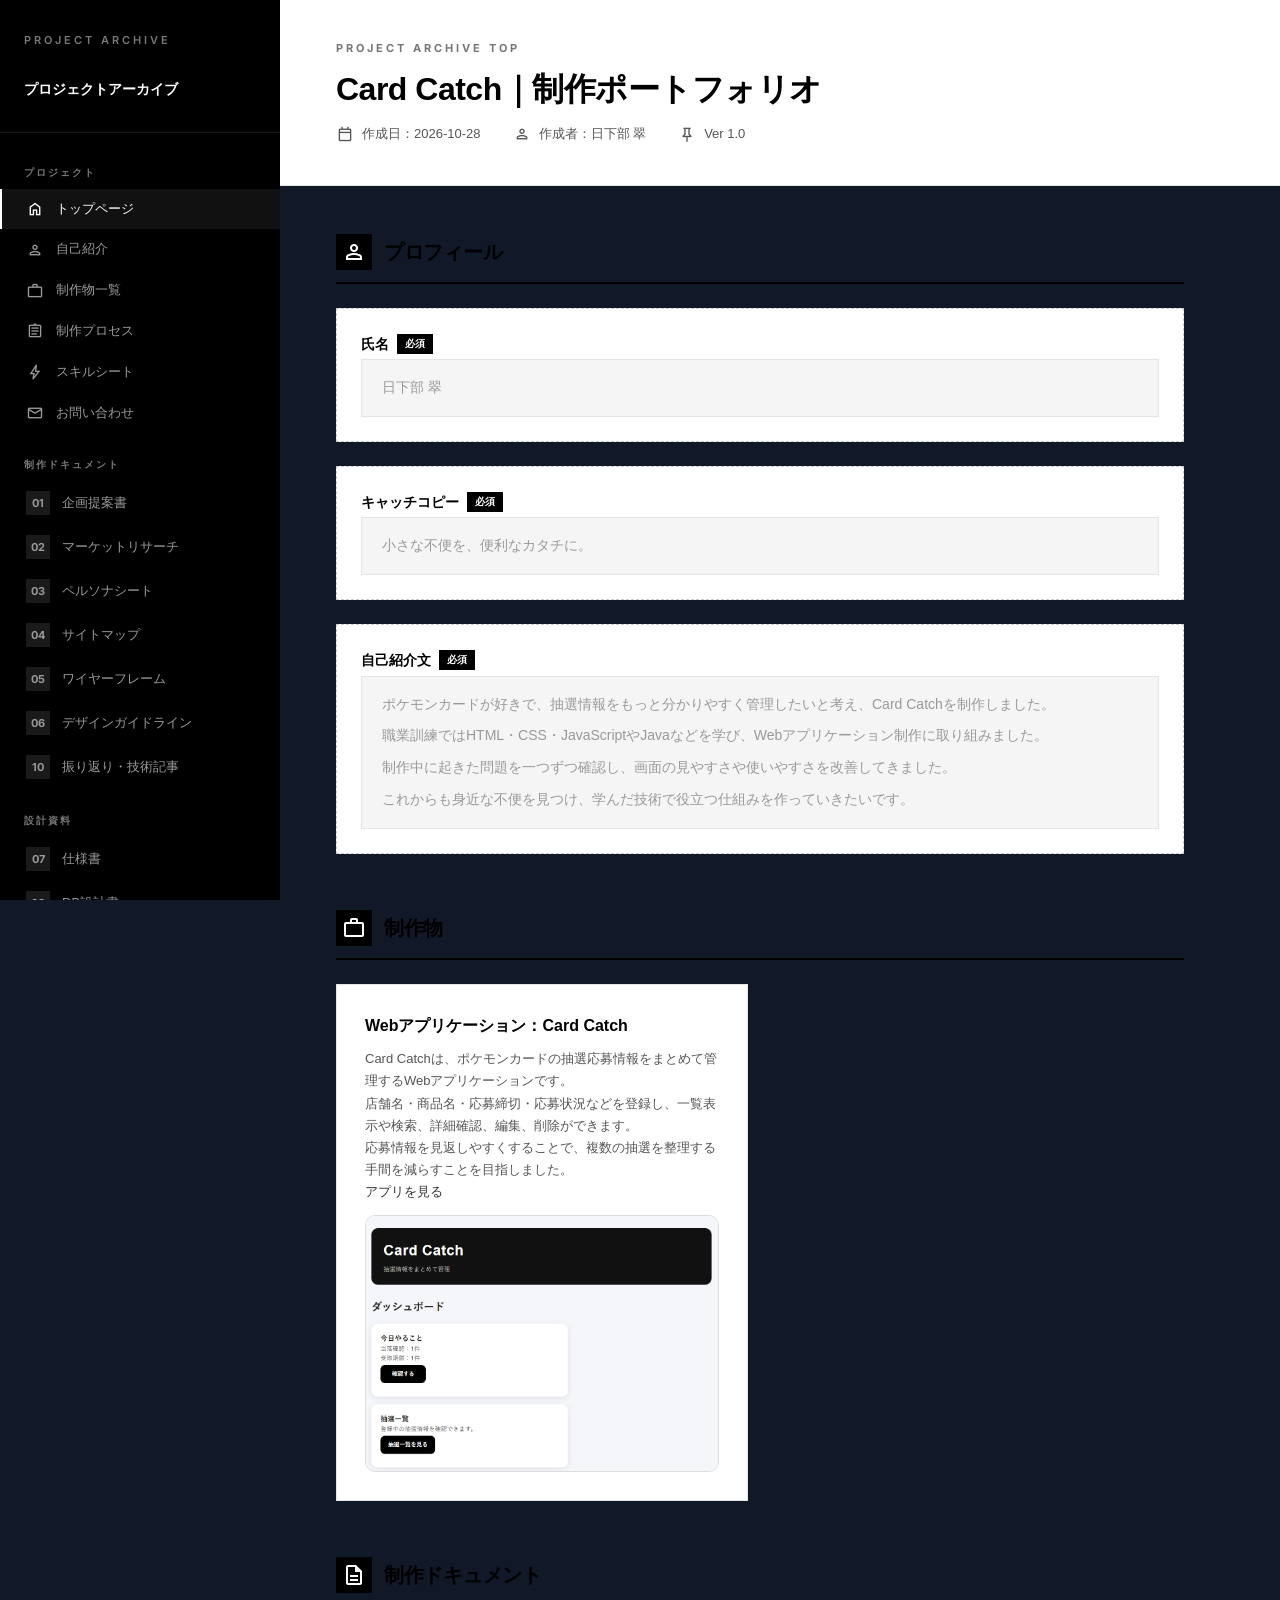
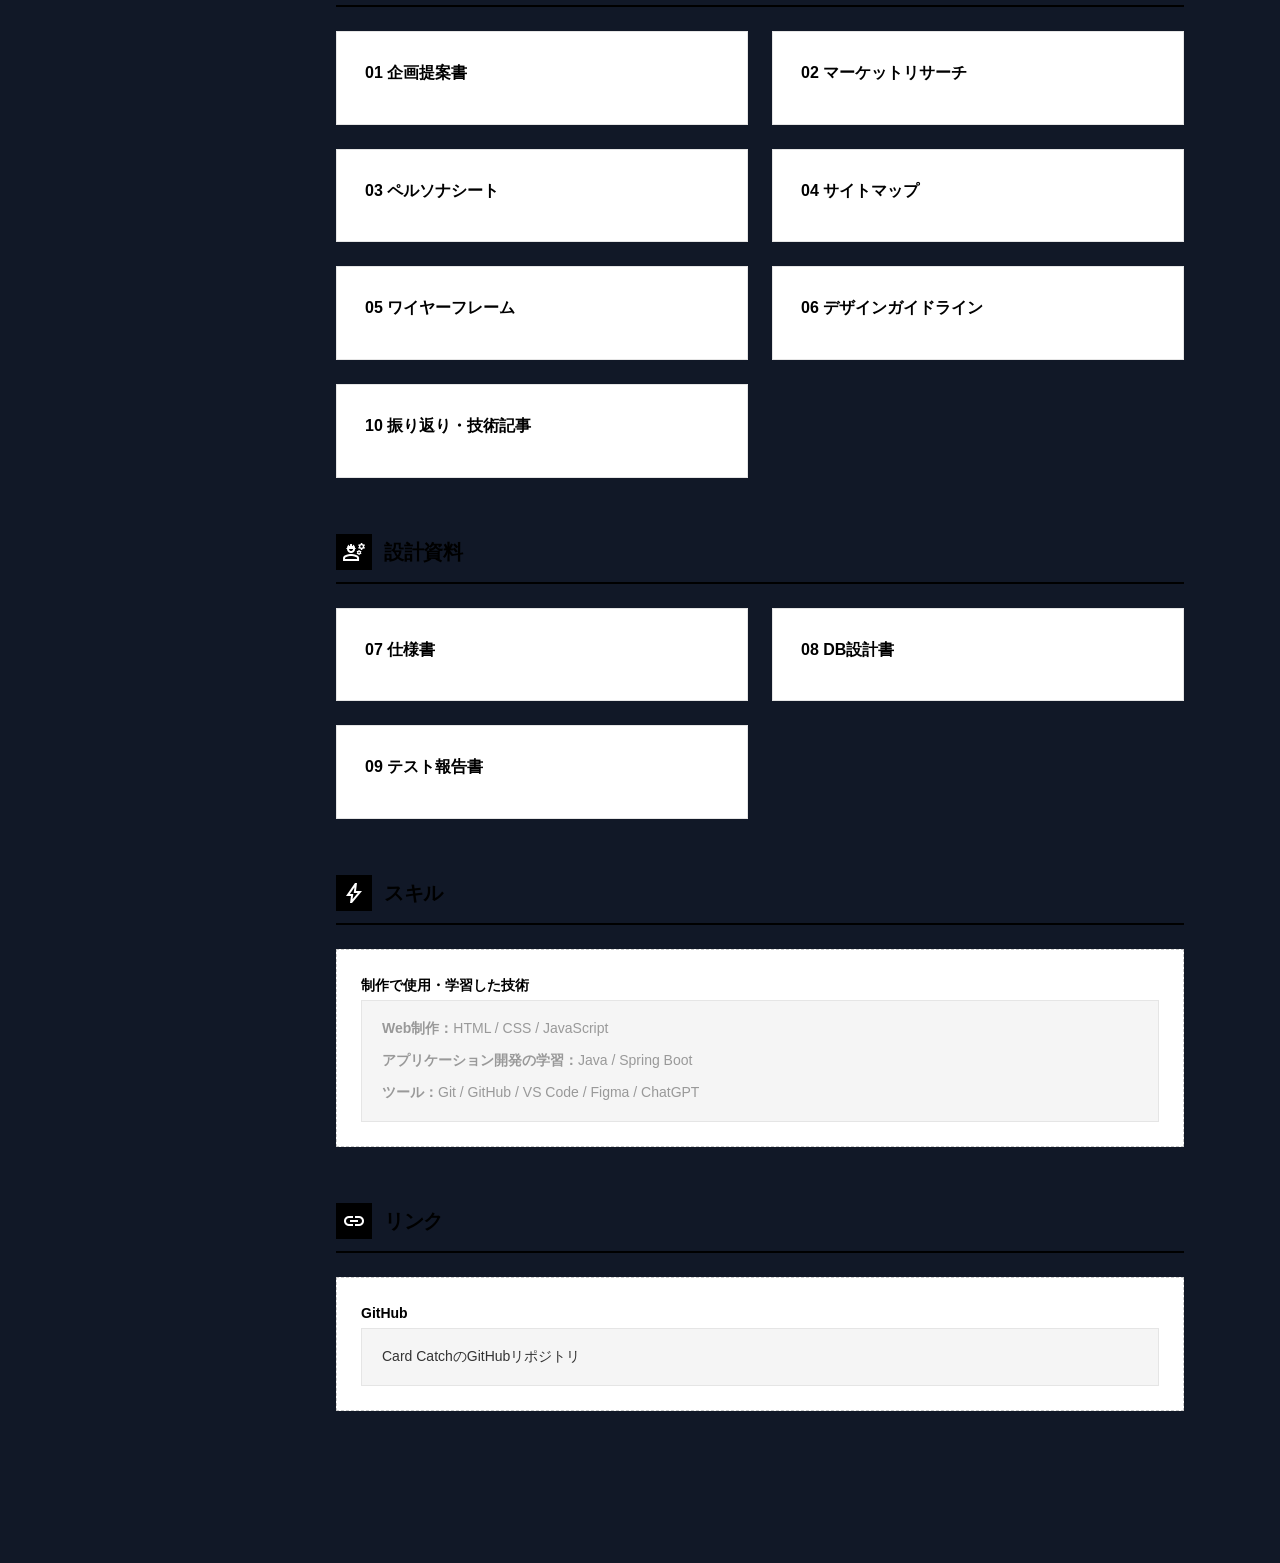
==== commit 6cc6b503: "ポートフォリオのプロフィール・作品紹介・画面画像を追加" ====
--- a/index.html
+++ b/index.html
@@ -1,170 +1,107 @@
 <!DOCTYPE html>
 <html lang="ja">
-
 <head>
   <meta charset="UTF-8">
   <meta name="viewport" content="width=device-width, initial-scale=1.0">
-  <title>プロジェクトアーカイブ - プロジェクトアーカイブ</title>
-  <link rel="stylesheet"
-    href="https://fonts.googleapis.com/css2?family=Material+Symbols+Outlined:opsz,wght,FILL,GRAD@20..48,100..700,0..1,-50..200">
+  <title>Card Catch｜制作ポートフォリオ</title>
+  <link rel="stylesheet" href="https://fonts.googleapis.com/css2?family=Material+Symbols+Outlined:opsz,wght,FILL,GRAD@20..48,100..700,0..1,-50..200">
   <link rel="stylesheet" href="css/style.css">
 </head>
-
 <body>
   <button class="hamburger" aria-label="メニュー">
     <span></span><span></span><span></span>
   </button>
-
   <div class="page-wrapper">
     <aside class="sidebar" data-nav-level="root"></aside>
-
     <main class="main-content">
       <header class="doc-header">
         <div class="doc-category">PROJECT ARCHIVE TOP</div>
-        <h1 class="doc-title">プロジェクトアーカイブ</h1>
+        <h1 class="doc-title">Card Catch｜制作ポートフォリオ</h1>
         <div class="doc-meta">
-          <span><span class="material-symbols-outlined icon-sm">calendar_today</span> 作成日：2026-XX-XX</span>
-          <span><span class="material-symbols-outlined icon-sm">person</span> 作成者：（氏名を入力）</span>
+          <span><span class="material-symbols-outlined icon-sm">calendar_today</span> 作成日：2026-10-28</span>
+          <span><span class="material-symbols-outlined icon-sm">person</span> 作成者：日下部 翠</span>
           <span><span class="material-symbols-outlined icon-sm">push_pin</span> Ver 1.0</span>
         </div>
       </header>
-
       <div class="doc-body">
-
         <section class="section">
-          <h2 class="section-title"><span class="section-icon"><span
-                class="material-symbols-outlined">person</span></span> プロフィール</h2>
-
+          <h2 class="section-title"><span class="section-icon"><span class="material-symbols-outlined">person</span></span> プロフィール</h2>
           <div class="fill-block">
             <div class="fill-label">氏名 <span class="required">必須</span></div>
-            <div class="fill-content">
-              <p>（氏名を入力）</p>
-            </div>
+            <div class="fill-content"><p>日下部 翠</p></div>
           </div>
-
           <div class="fill-block">
             <div class="fill-label">キャッチコピー <span class="required">必須</span></div>
-            <div class="fill-hint">自分を一言で表現するフレーズ（例：「ユーザー体験を設計するフルスタック開発者」）</div>
-            <div class="fill-content">
-              <p>（キャッチコピーを入力）</p>
-            </div>
+            <div class="fill-content"><p>小さな不便を、便利なカタチに。</p></div>
           </div>
-
           <div class="fill-block">
             <div class="fill-label">自己紹介文 <span class="required">必須</span></div>
-            <div class="fill-hint">3〜5文で自分の強み・学んだこと・目指す方向性を紹介</div>
             <div class="fill-content">
-              <p>（自己紹介文を入力）</p>
+              <p>ポケモンカードが好きで、抽選情報をもっと分かりやすく管理したいと考え、Card Catchを制作しました。</p>
+              <p>職業訓練ではHTML・CSS・JavaScriptやJavaなどを学び、Webアプリケーション制作に取り組みました。</p>
+              <p>制作中に起きた問題を一つずつ確認し、画面の見やすさや使いやすさを改善してきました。</p>
+              <p>これからも身近な不便を見つけ、学んだ技術で役立つ仕組みを作っていきたいです。</p>
             </div>
           </div>
         </section>
-
         <section class="section">
-          <h2 class="section-title"><span class="section-icon"><span
-                class="material-symbols-outlined">work</span></span> 制作物</h2>
-
+          <h2 class="section-title"><span class="section-icon"><span class="material-symbols-outlined">work</span></span> 制作物</h2>
           <div class="card-grid">
             <div class="card">
-              <div class="card-title">Webサイト</div>
+              <div class="card-title">Webアプリケーション：Card Catch</div>
               <div class="card-text">
-                （制作したWebサイトの名前・概要を入力）<br>
-                <a href="#">→ サイトを見る</a>
+                <p>Card Catchは、ポケモンカードの抽選応募情報をまとめて管理するWebアプリケーションです。</p>
+                <p>店舗名・商品名・応募締切・応募状況などを登録し、一覧表示や検索、詳細確認、編集、削除ができます。</p>
+                <p>応募情報を見返しやすくすることで、複数の抽選を整理する手間を減らすことを目指しました。</p>
+                <p><a href="app/dashboard.html">アプリを見る</a></p>
+                <a href="app/dashboard.html" aria-label="Card Catchのダッシュボードを開く">
+                  <img src="images/card-catch-dashboard.png" alt="Card Catchのダッシュボード画面" style="display:block;width:100%;max-width:760px;height:auto;margin-top:12px;border-radius:10px;border:1px solid #ddd;" onerror="this.style.display='none'">
+                </a>
               </div>
-            </div>
-            <div class="card">
-              <div class="card-title">Webアプリケーション</div>
-              <div class="card-text">
-                （制作したWebアプリの名前・概要を入力）<br>
-                <a href="app/dashboard.html">アプリを見る</a>
-              </div>
-            </div>
-        </section>
-
-        <section class="section">
-          <h2 class="section-title"><span class="section-icon"><span
-                class="material-symbols-outlined">description</span></span> 制作ドキュメント</h2>
-          <div class="card-grid">
-            <div class="card"><a href="./docs/01-proposal.html">
-                <div class="card-title">01 企画提案書</div>
-              </a></div>
-            <div class="card"><a href="./docs/02-market-research.html">
-                <div class="card-title">02 マーケットリサーチ</div>
-              </a></div>
-            <div class="card"><a href="./docs/03-persona.html">
-                <div class="card-title">03 ペルソナシート</div>
-              </a></div>
-            <div class="card"><a href="./docs/04-sitemap.html">
-                <div class="card-title">04 サイトマップ</div>
-              </a></div>
-            <div class="card"><a href="./docs/05-wireframe.html">
-                <div class="card-title">05 ワイヤーフレーム</div>
-              </a></div>
-            <div class="card"><a href="./docs/06-design-guide.html">
-                <div class="card-title">06 デザインガイドライン</div>
-              </a></div>
-            <div class="card"><a href="./docs/10-retrospective.html">
-                <div class="card-title">10 振り返り・技術記事</div>
-              </a></div>
-          </div>
-        </section>
-
-        <section class="section">
-          <h2 class="section-title"><span class="section-icon"><span
-                class="material-symbols-outlined">engineering</span></span> 設計資料</h2>
-          <div class="card-grid">
-            <div class="card"><a href="./docs/07-specification.html">
-                <div class="card-title">07 仕様書</div>
-              </a></div>
-            <div class="card"><a href="./docs/08-db-design.html">
-                <div class="card-title">08 DB設計書</div>
-              </a></div>
-            <div class="card"><a href="./docs/09-test-report.html">
-                <div class="card-title">09 テスト報告書</div>
-              </a></div>
-          </div>
-        </section>
-
-        <section class="section">
-          <h2 class="section-title"><span class="section-icon"><span
-                class="material-symbols-outlined">bolt</span></span> スキル</h2>
-
-          <div class="fill-block">
-            <div class="fill-label">技術スキル一覧 <span class="required">必須</span></div>
-            <div class="fill-content">
-              <p><strong>フロントエンド：</strong>HTML / CSS / JavaScript / Tailwind CSS</p>
-              <p><strong>バックエンド：</strong>Java / Spring Boot / MyBatis</p>
-              <p><strong>データベース：</strong>MySQL（またはH2）</p>
-              <p><strong>デザイン：</strong>Figma / UI/UXデザイン</p>
-              <p><strong>ツール：</strong>Git / GitHub / VS Code / ChatGPT</p>
-              <p>（上記を自分の実際のスキルに合わせて編集してください）</p>
             </div>
           </div>
         </section>
-
         <section class="section">
-          <h2 class="section-title"><span class="section-icon"><span
-                class="material-symbols-outlined">link</span></span> リンク</h2>
-
+          <h2 class="section-title"><span class="section-icon"><span class="material-symbols-outlined">description</span></span> 制作ドキュメント</h2>
+          <div class="card-grid">
+            <div class="card"><a href="./docs/01-proposal.html"><div class="card-title">01 企画提案書</div></a></div>
+            <div class="card"><a href="./docs/02-market-research.html"><div class="card-title">02 マーケットリサーチ</div></a></div>
+            <div class="card"><a href="./docs/03-persona.html"><div class="card-title">03 ペルソナシート</div></a></div>
+            <div class="card"><a href="./docs/04-sitemap.html"><div class="card-title">04 サイトマップ</div></a></div>
+            <div class="card"><a href="./docs/05-wireframe.html"><div class="card-title">05 ワイヤーフレーム</div></a></div>
+            <div class="card"><a href="./docs/06-design-guide.html"><div class="card-title">06 デザインガイドライン</div></a></div>
+            <div class="card"><a href="./docs/10-retrospective.html"><div class="card-title">10 振り返り・技術記事</div></a></div>
+          </div>
+        </section>
+        <section class="section">
+          <h2 class="section-title"><span class="section-icon"><span class="material-symbols-outlined">engineering</span></span> 設計資料</h2>
+          <div class="card-grid">
+            <div class="card"><a href="./docs/07-specification.html"><div class="card-title">07 仕様書</div></a></div>
+            <div class="card"><a href="./docs/08-db-design.html"><div class="card-title">08 DB設計書</div></a></div>
+            <div class="card"><a href="./docs/09-test-report.html"><div class="card-title">09 テスト報告書</div></a></div>
+          </div>
+        </section>
+        <section class="section">
+          <h2 class="section-title"><span class="section-icon"><span class="material-symbols-outlined">bolt</span></span> スキル</h2>
           <div class="fill-block">
-            <div class="fill-label">GitHub <span class="required">必須</span></div>
+            <div class="fill-label">制作で使用・学習した技術</div>
             <div class="fill-content">
-              <p>https://github.com/（ユーザー名）</p>
-            </div>
-          </div>
-
-          <div class="fill-block">
-            <div class="fill-label">連絡先 <span class="optional">任意</span></div>
-            <div class="fill-content">
-              <p>（メールアドレスなど）</p>
+              <p><strong>Web制作：</strong>HTML / CSS / JavaScript</p>
+              <p><strong>アプリケーション開発の学習：</strong>Java / Spring Boot</p>
+              <p><strong>ツール：</strong>Git / GitHub / VS Code / Figma / ChatGPT</p>
             </div>
           </div>
         </section>
-
+        <section class="section">
+          <h2 class="section-title"><span class="section-icon"><span class="material-symbols-outlined">link</span></span> リンク</h2>
+          <div class="fill-block">
+            <div class="fill-label">GitHub</div>
+            <div class="fill-content"><p><a href="https://github.com/kuroanausagi/card-catch">Card CatchのGitHubリポジトリ</a></p></div>
+          </div>
+        </section>
       </div>
     </main>
   </div>
-
   <script src="js/main.js"></script>
 </body>
-
-</html>+</html>
